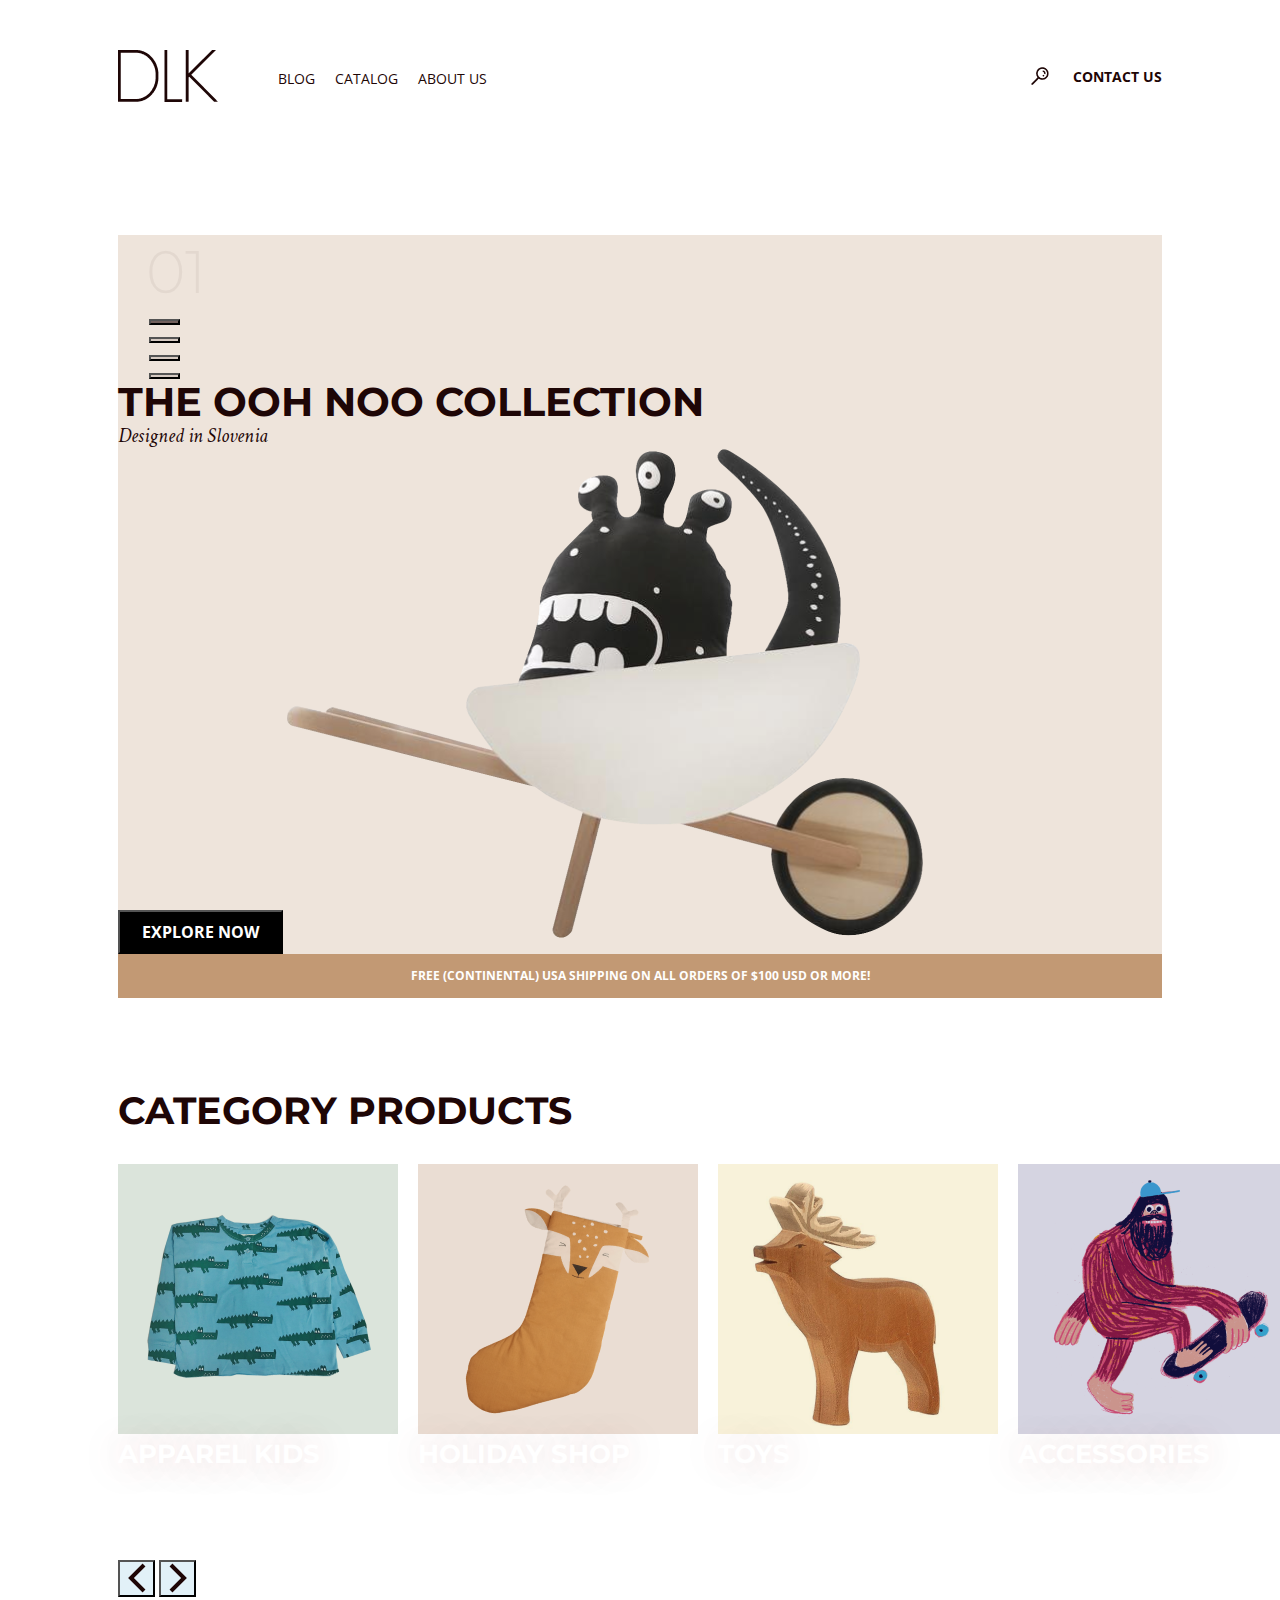
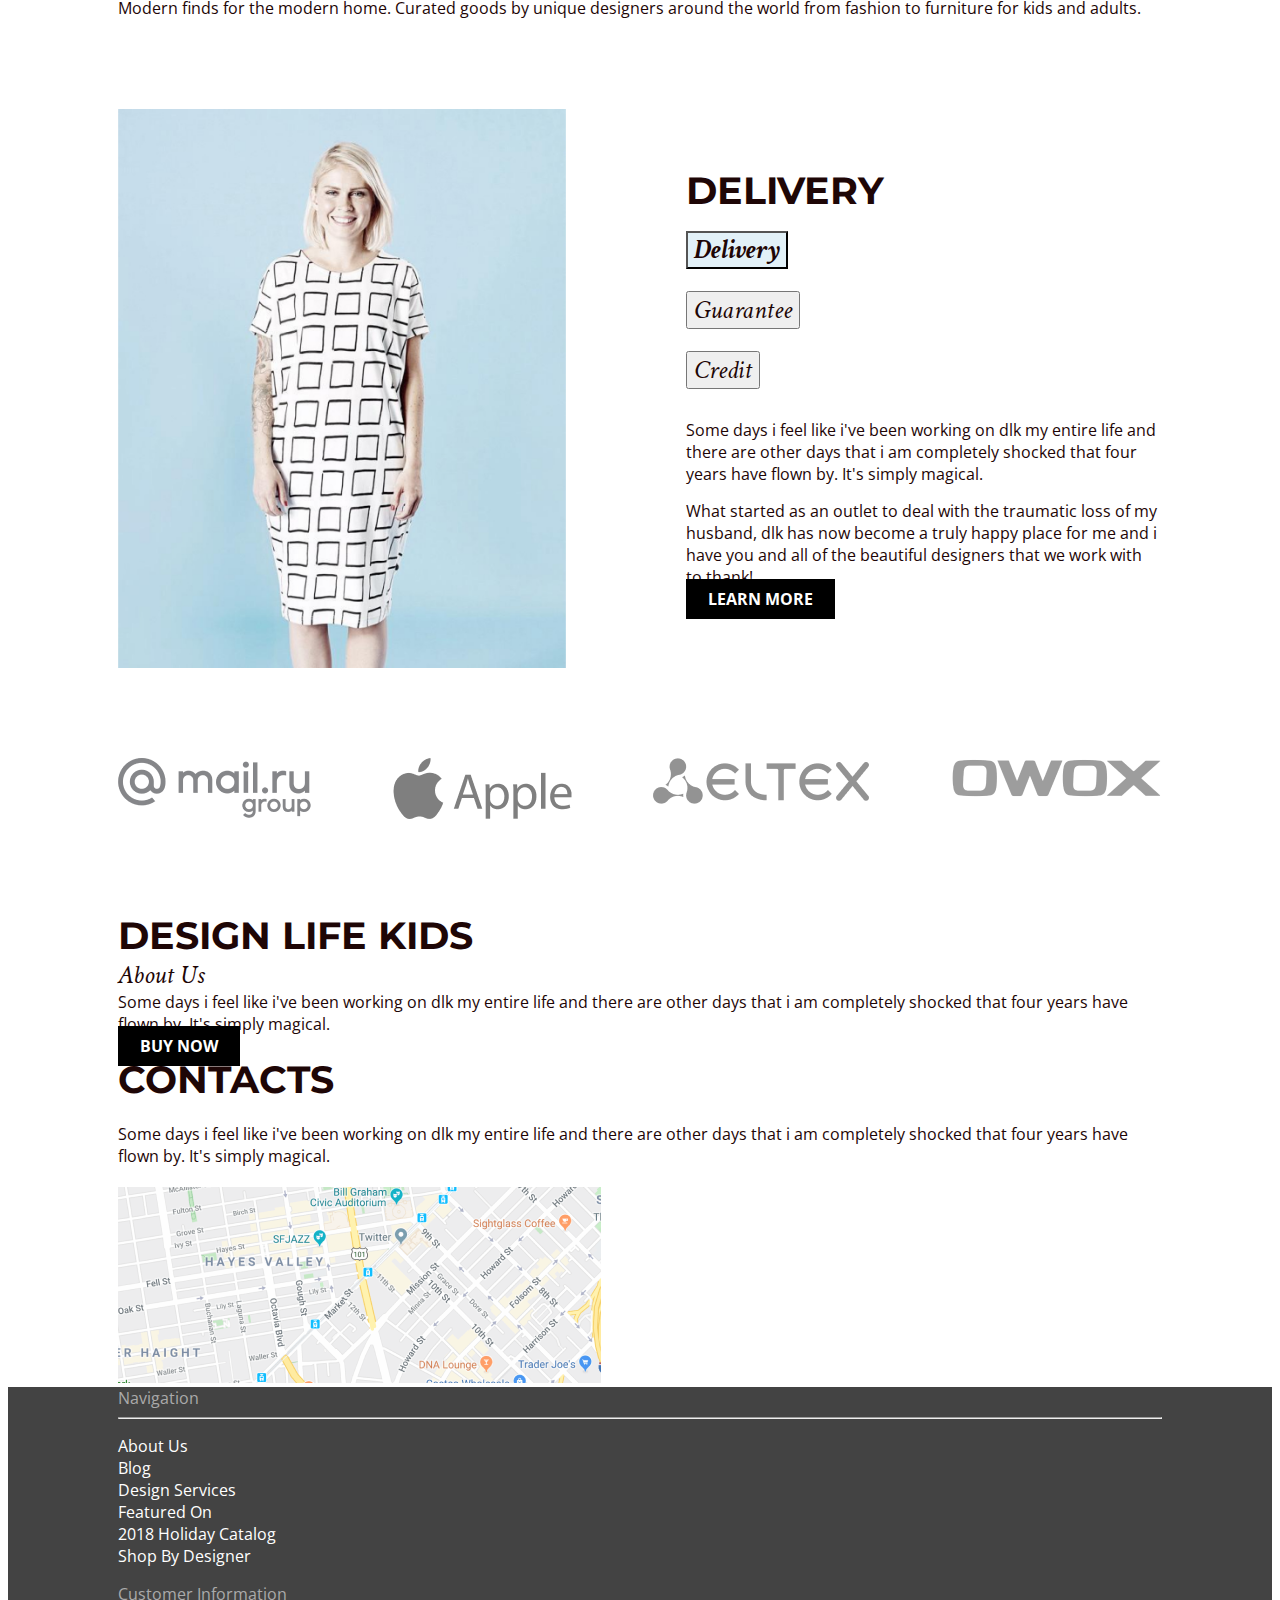
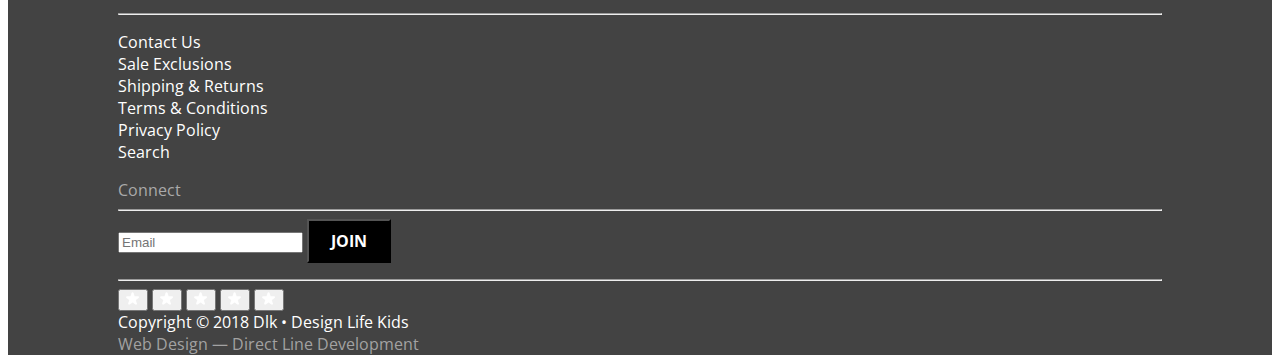
==== html/index.html @ a569e1a9 "Сделала разметку третьей, четвертой и пятой страницы, исправила предыдущие ошибки, добавила  стили" ====
<!doctype html>
<html lang="en">

<head>
    <meta charset="UTF-8">
    <title>DLK</title>
    <link rel="stylesheet" href="https://fonts.googleapis.com/css2?family=Crimson+Text:ital,wght@1,400;1,700&family=Montserrat:wght@300;400;600;700&family=Open+Sans:wght@400;700&display=swap">
    <link href="/css/main.css" rel="stylesheet">
    <link href="https://necolas.github.io/normalize.css/8.0.1/normalize.css" rel="stylesheet">
</head>

<body>
    <header class="header container">
        <a href="#">
            <img src="/images/Union.png" alt="Site logo" class="header-logo">
        </a>
        <nav aria-label="Навигация по сайту" class="header-nav">
            <ul class="header-menu-list">
                <li class="header-menu-item">
                    <a href="#" class="header-menu-link">BLOG</a>
                </li>
                <li class="header-menu-item">
                    <a href="#" class="header-menu-link">CATALOG</a>
                </li>
                <li class="header-menu-item">
                    <a href="#" class="header-menu-link">ABOUT US</a>
                </li>
            </ul>
        </nav>
        <nav class="header-contact-us">
            <a href="#">
                <img src="/images/XMLID1397.png" class="header-menu-search" alt="search">
            </a>
            <a href="#" class="header-menu-link-contact">CONTACT US</a>
        </nav>
    </header>


    <main>
        <section class="collection-block container">
            <div class="collection-block-inner">
        
                <span class="collection-block-numbering">01</span>
                <div class="collection-btn-group">
                    <div>
                        <button type="button" class="collection-block-button-activ"></button>
                    </div>
                    <div>
                        <button type="button" class="collection-block-button"></button>
                    </div>
                    <div>
                        <button type="button" class="collection-block-button"></button>
                    </div>
                    <div>
                        <button type="button" class="collection-block-button"></button>
                    </div>
                </div>
                <h2 class="collection-block-title">THE OOH NOO COLLECTION</h2>
                <p class="collection-block-production">Designed in Slovenia</p>
        
                <button class="collection-block-button-explore button-link">EXPLORE NOW</button>
        
                <img src="/images/toy.png">
            </div>
                <div class="collection-block-free-shipping">
                    <p class="collection-block-shipping">FREE (CONTINENTAL) USA SHIPPING ON ALL ORDERS OF $100 USD OR MORE!</p>
                </div>
        </section>

        <section class="category container">
            <h2 class="category-title">CATEGORY PRODUCTS</h2>
            <ul class="category-menu-list">
                <li class="category-menu-item">
                    <img src="/images/image3.png" class="category-image" alt="apparel-kids">
                    <a href="#" class="category-menu-link">APPAREL KIDS</a>
                </li>
                <li class="category-menu-item">
                    <img src="/images/image(2).png" class="category-image" alt="holiday-shop">
                    <a href="#" class="category-menu-link">HOLIDAY SHOP</a>
                </li>
                <li class="category-menu-item">
                    <img src="/images/image(4).png" class="category-image" alt="toys">
                    <a href="#" class="category-menu-link">TOYS</a>
                </li>
                <li class="category-menu-item">
                    <img src="/images/image(5).png" class="category-image" alt="accessories">
                    <a href="#" class="category-menu-link">ACCESSORIES</a>
                </li>
            </ul>
        </section>

        <div class="category-btn-group container">
            <button type="button" class="category-button-slider"><img src="/images/button(1).png" alt="button-slider"></button>
            <button type="button" class="category-button-slider"><img src="/images/button(2).png" alt="button-slider"></button>
            <p class="category-description">Modern finds for the modern home. Curated goods by unique designers around the world
                from fashion to
                furniture
                for kids and adults.</p>
        </div>
        

        <article class="delivery container">

            <img src="/images/image(6).jpg" alt="dress" class="delivery-image">
            <div class="delivery-content">
                <h2 class="delivery-title">DELIVERY</h2>
            
                <button class="delivery-button-activ">Delivery</button><br>
                <button class="delivery-button">Guarantee</button><br>
                <button class="delivery-button">Credit</button><br>
            
                <p class="delivery-description">Some days i feel like i've been working on dlk my entire life and there are other
                    days that
                    i am completely
                    shocked that four years have flown by. It's simply magical.</p>
                <p class="delivery-description-paragraph">What started as an outlet to deal with the traumatic loss of my husband,
                    dlk has now become a truly happy
                    place
                    for me and i have you and all of the beautiful designers that we work with to thank!</p>
            
                <a href="#" class="delivery-link button-link">LEARN MORE</a>
            </div>
        </article>
        
        <section class="partners-block container">
            <h2 class="visibility-hidden">Partners</h2>
            <ul class="partners-block-list">
                <li class="partners-block-item">
                    <a href="#" class="partners-block-link">
                        <span class="visibility-hidden">Follow to partner</span>
                        <img class="partners-block-img" src="/images/partners/1.png" alt="Partners image">
                    </a>
                </li>
                <li class="partners-block-item">
                    <a href="#" class="partners-block-link">
                        <span class="visibility-hidden">Follow to partner</span>
                        <img class="partners-block-img" src="/images/partners/2.png" alt="Partners image">
                    </a>
                </li>
                <li class="partners-block-item">
                    <a href="#" class="partners-block-link">
                        <span class="visibility-hidden">Follow to partner</span>
                        <img class="partners-block-img" src="/images/partners/3.png" alt="Partners image">
                    </a>
                </li>
                <li class="partners-block-item">
                    <a href="#" class="partners-block-link">
                        <span class="visibility-hidden">Follow to partner</span>
                        <img class="partners-block-img" src="/images/partners/4.png" alt="Partners image">
                    </a>
                </li>
            </ul>
        </section>

        <article class="about-us container">
            <h1 class="about-us-title">DESIGN LIFE KIDS</h1>
            <p class="about-us-title-two">About Us</p>
            <p class="about-us-description">Some days i feel like i've been working on dlk my entire life and there are other days that
                i am completely shocked that four years have flown by. It's simply magical.</p>
            <a href="#" class="about-us-link button-link">BUY NOW</a>

        </article>

        <article class="map-block container">
            <h2 class="map-block-title">CONTACTS</h2>
            <p class="map-block-description">Some days i feel like i've been working on dlk my entire life and there are other days that
                i am completely shocked that four years have flown by. It's simply magical.</p>
            <img src="/images/map.png" class="map-block-image" alt="map-block">
        </article>

    </main>


    <footer class="footer">
        <div class="container">
        <div class="nav-footer">
            <h4 class="footer-title">Navigation</h4>
            <hr class="footer-line">
            <ul class="footer-list">
                <li class="footer-item">
                    <a href="#" class="footer-link">About Us</a>
                </li>
                <li class="footer-item">
                    <a href="#" class="footer-link">Blog</a>
                </li>
                <li class="footer-item"><a href="#" class="footer-link">Design Services</a>
                </li>
                <li class="footer-item">
                    <a href="#" class="footer-link">Featured On</a>
                </li>
                <li class="footer-item">
                    <a href="#" class="footer-link">2018 Holiday Catalog</a>
                </li>
                <li class="footer-item">
                    <a href="#" class="footer-link">Shop By Designer</a>
                </li>
            </ul>
        </div>

        <div class="footer-for-clients">
            <h4 class="footer-title">Customer Information</h4>
            <hr class="footer-line">
            <ul class="footer-list">
                <li class="footer-item">
                    <a href="#" class="footer-link">Contact Us</a>
                </li>
                <li class="footer-item">
                    <a href="#" class="footer-link">Sale Exclusions</a>
                </li>
                <li class="footer-item">
                    <a href="#" class="footer-link">Shipping & Returns</a>
                </li>
                <li class="footer-item">
                    <a href="#" class="footer-link">Terms & Conditions</a>
                </li>
                <li class="footer-item">
                    <a href="#" class="footer-link">Privacy Policy</a>
                </li>
                <li class="footer-item">
                    <a href="#" class="footer-link">Search</a>
                </li>
            </ul>
        </div>

        <div class="footer-connect">
            <h4 class="footer-title">Connect</h4>
            <hr class="footer-line">
            <form class="footer-form">
                <input type="text" placeholder="Email">
                <button type="button" class="button-link">JOIN</button>
            </form>
            <ul class="social-networks-list">
                <li class="social-networks-item">
                    <a href="#" class="social-networks-link facebook"></a>
                    <span class="visibility-hidden">Follow to facebook</span>
                </li>
                <li class="social-networks-item">
                    <a href="#" class="social-networks-link twitter"></a>
                    <span class="visibility-hidden">Follow to twitter</span>
                </li>
                <li class="social-networks-item">
                    <a href="#" class="social-networks-link pinterest"></a>
                    <span class="visibility-hidden">Follow to pinterest</span>
                </li>
                <li class="social-networks-item">
                    <a href="#" class="social-networks-link instagram"></a>
                    <span class="visibility-hidden">Follow to instagram</span>
                </li>
            </ul>
        </div>
        <hr>

        <div class="rating-area">
            <button type="button"><img src="/images/Star.png" alt="star-1"></button>
            <button type="button"><img src="/images/Star.png" alt="star-2"></button>
            <button type="button"><img src="/images/Star.png" alt="star-3"></button>
            <button type="button"><img src="/images/Star.png" alt="star-4"></button>
            <button type="button"><img src="/images/Star.png" alt="star-5"></button>
        </div>

        <p class="footer-copyright">Copyright © 2018 Dlk • Design Life Kids</p>
        <p><a href="#" class="footer-link-web-design">Web Design — Direct Line Development</a></p>
    </div>
    </footer>

</body>

</html>
---- css/main.css ----
@import "header.css";
@import "collection.css";
@import "category.css";
@import "delivery.css";
@import "partners.css";
@import "about-us.css";
@import "map.css";
@import "footer.css";
@import "social-networks.css";

@import "catalog.css";

@import "toys-filter.css";
@import "toys-prices.css";

@import "blog.css";
@import "pagination.css";

@import "contact-us.css";
@import "form.css";

body {
    background-color: #ffffff;
}

ul {
    list-style-type: none;
    padding-left: 0;
}

a {
    text-decoration: none;
}

h1, h2, h3, h4, h5, h6, p {
    margin-top: 0;
    margin-bottom: 0;
}

.container {
    max-width: 1400px;
    padding-left: 110px;
    padding-right: 110px;
    margin-left: auto;
    margin-right: auto;
}

.button-link {
    padding: 9px 22px;
    font-family: Open Sans;
    font-weight: bold;
    font-size: 16px;
    line-height: 22px;
    color: #ffffff;
    background: #000000;

}

.visibility-hidden {
    position: absolute;
    display: block;
    width: 0;
    height: 0;
    left: -9999px;
}
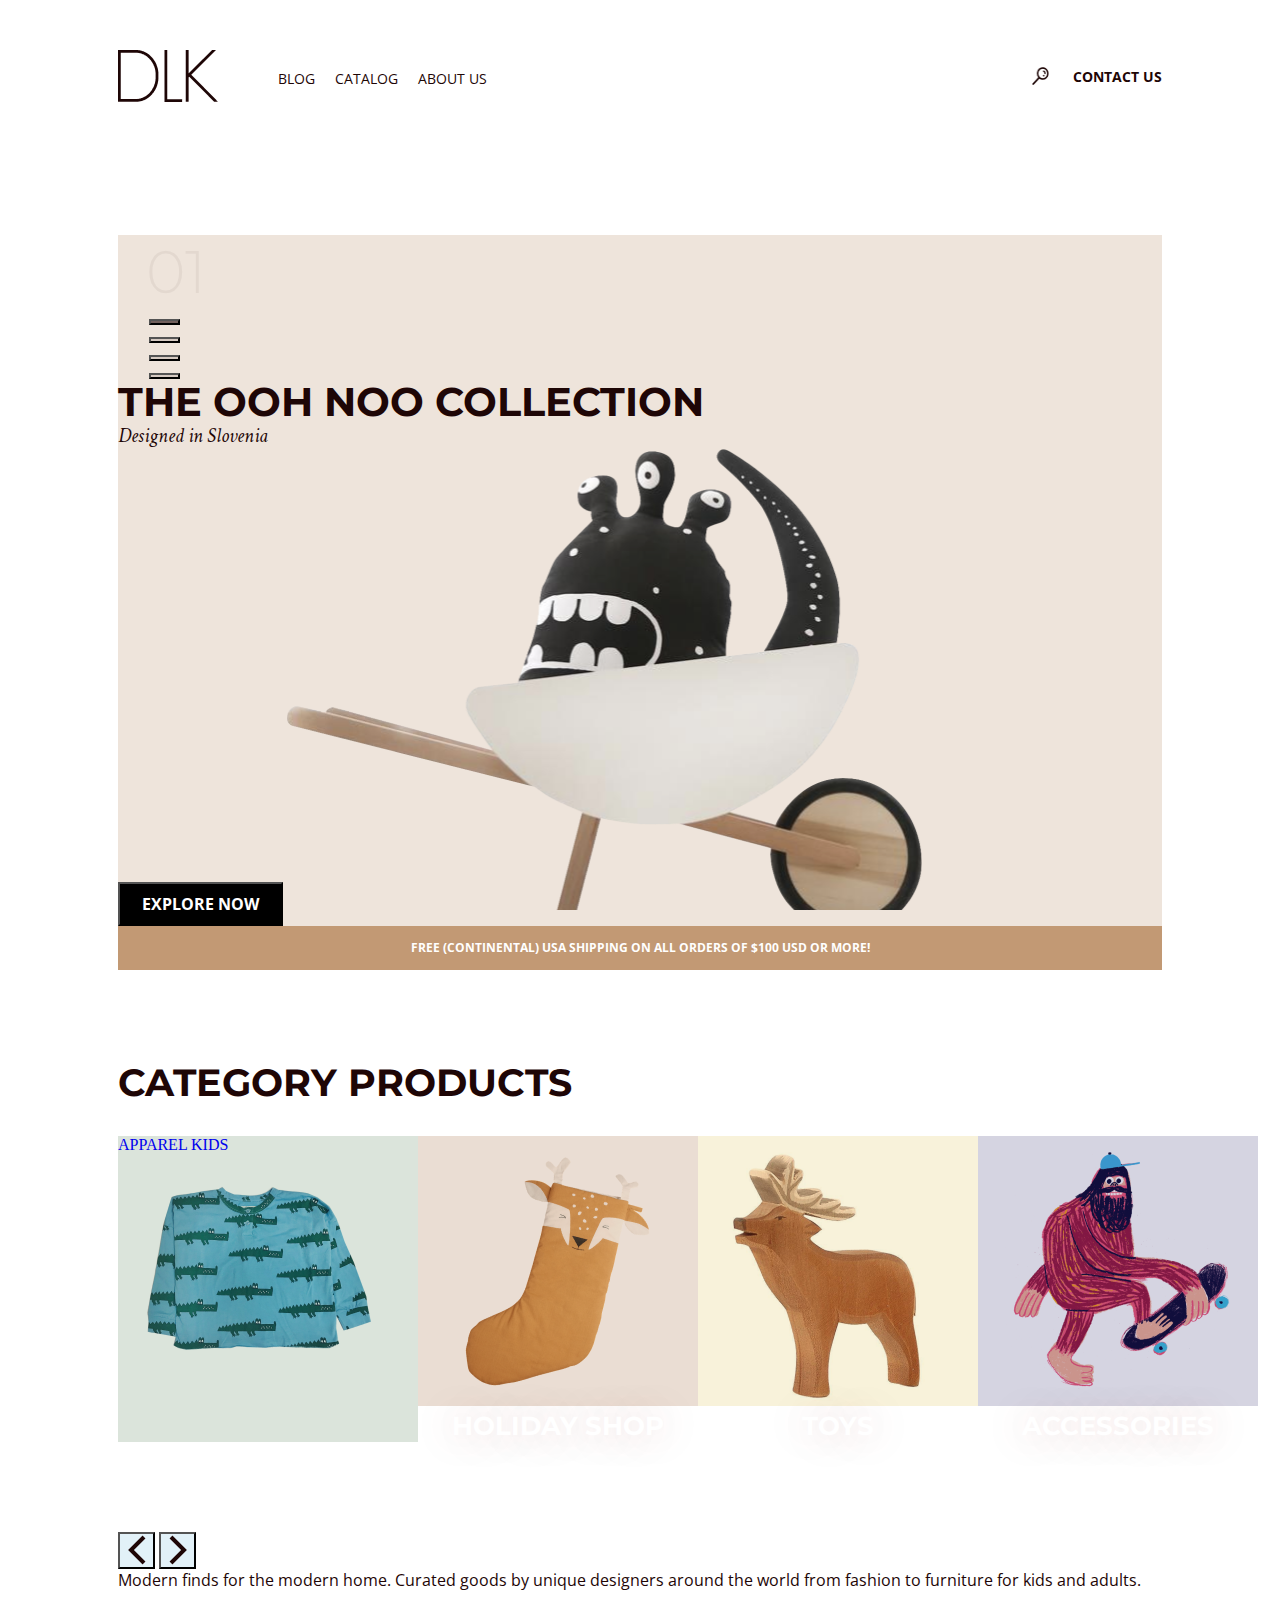
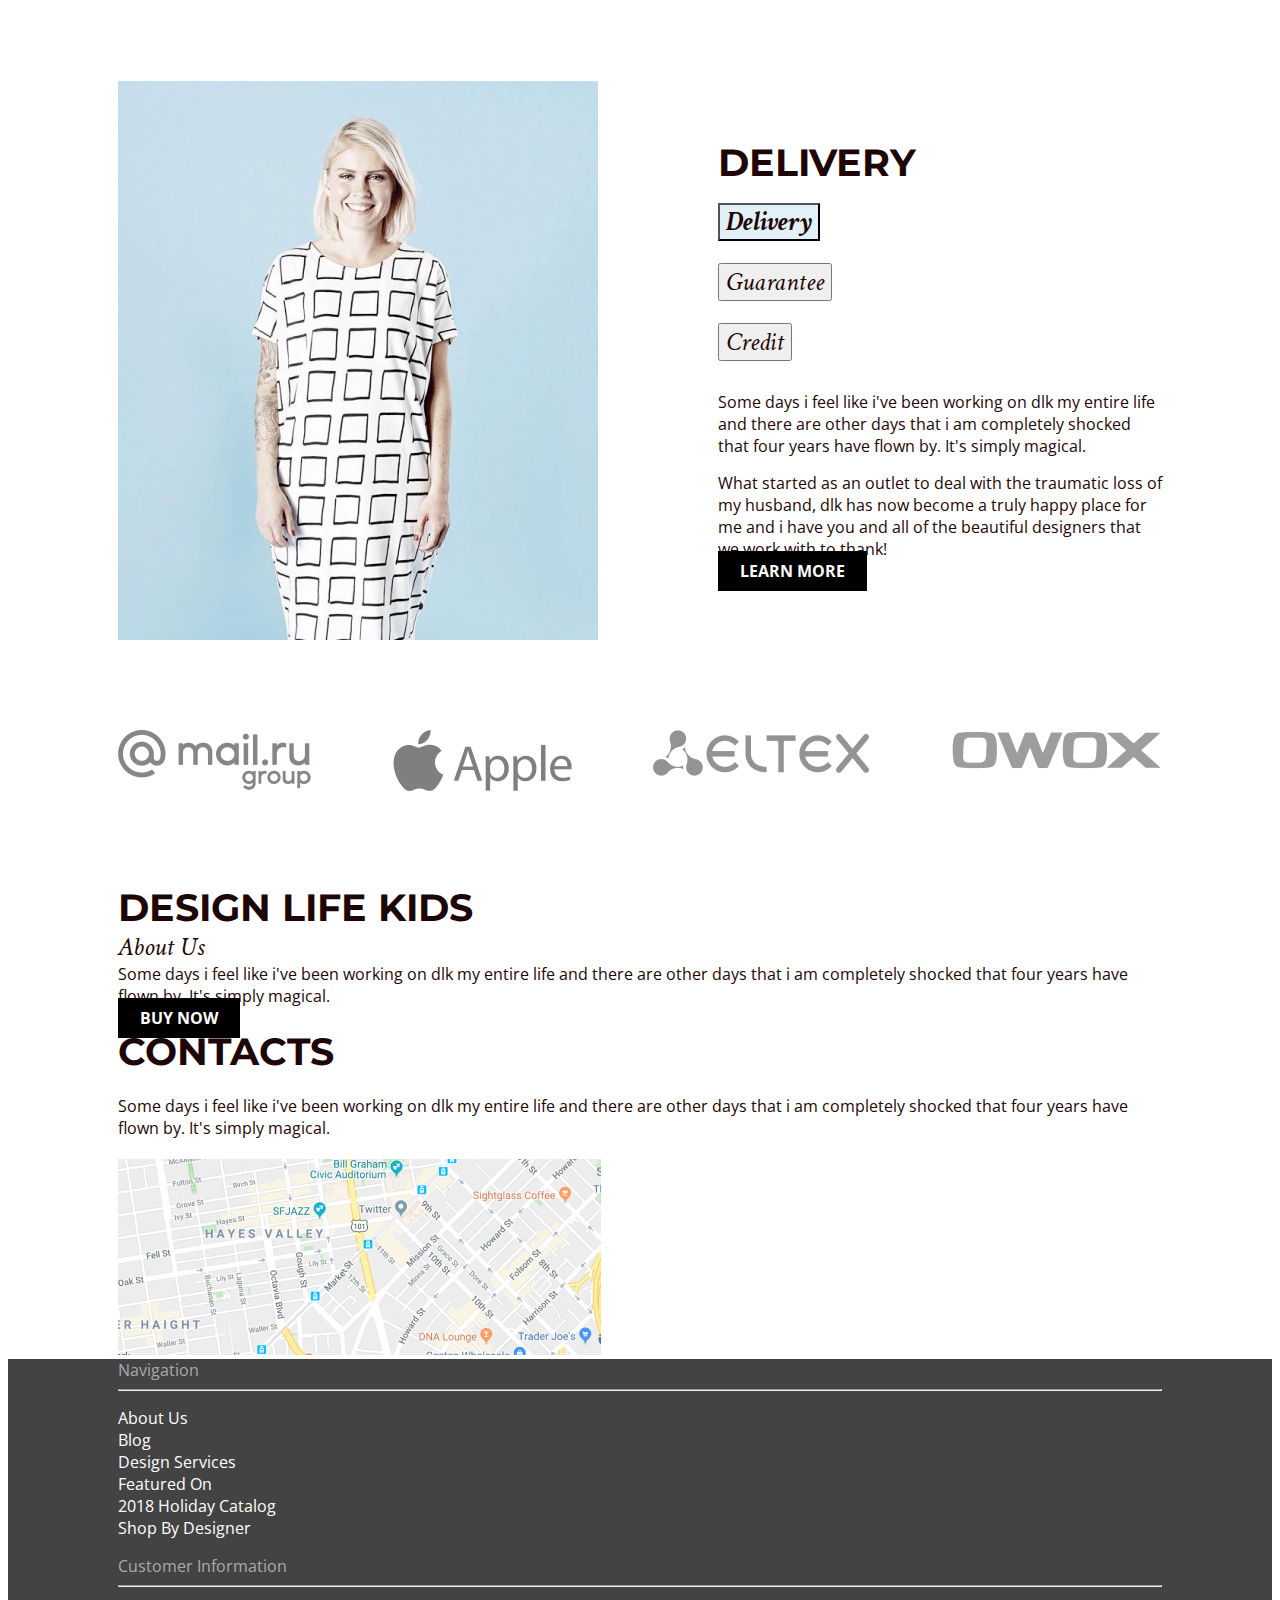
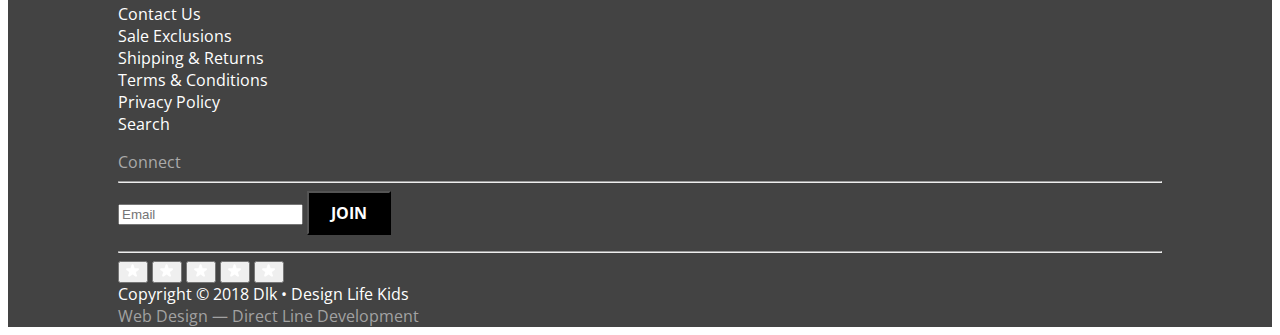
==== commit a7f15138: "Merge 492bb5f14ba81b943e78c9bb2f344e3e80115330 into f9e6da890931bfc2b9bf8890868d73f9199ebfd9" ====
--- a/html/index.html
+++ b/html/index.html
@@ -12,7 +12,7 @@
 <body>
     <header class="header container">
         <a href="#">
-            <img src="/images/Union.png" alt="Site logo" class="header-logo">
+            <img src="/images/Union.png" alt="Site logo" class="header-logo" width="100" height="52">
         </a>
         <nav aria-label="Навигация по сайту" class="header-nav">
             <ul class="header-menu-list">
@@ -29,7 +29,7 @@
         </nav>
         <nav class="header-contact-us">
             <a href="#">
-                <img src="/images/XMLID1397.png" class="header-menu-search" alt="search">
+                <img src="/images/XMLID1397.png" class="header-menu-search" alt="search" width="17.2" height="17.5">
             </a>
             <a href="#" class="header-menu-link-contact">CONTACT US</a>
         </nav>
@@ -39,7 +39,7 @@
     <main>
         <section class="collection-block container">
             <div class="collection-block-inner">
-        
+
                 <span class="collection-block-numbering">01</span>
                 <div class="collection-btn-group">
                     <div>
@@ -57,10 +57,10 @@
                 </div>
                 <h2 class="collection-block-title">THE OOH NOO COLLECTION</h2>
                 <p class="collection-block-production">Designed in Slovenia</p>
-        
+
                 <button class="collection-block-button-explore button-link">EXPLORE NOW</button>
-        
-                <img src="/images/toy.png">
+
+                <img src="/images/toy.png" class="collection-block-image" alt="toy octopus" width="635" height="461">
             </div>
                 <div class="collection-block-free-shipping">
                     <p class="collection-block-shipping">FREE (CONTINENTAL) USA SHIPPING ON ALL ORDERS OF $100 USD OR MORE!</p>
@@ -70,20 +70,20 @@
         <section class="category container">
             <h2 class="category-title">CATEGORY PRODUCTS</h2>
             <ul class="category-menu-list">
+                <li class="category-menu-item-apparel">
+                    
+                    <a href="#" class="category-menu-link-apparel">APPAREL KIDS</a>
+                </li>
                 <li class="category-menu-item">
-                    <img src="/images/image3.png" class="category-image" alt="apparel-kids">
-                    <a href="#" class="category-menu-link">APPAREL KIDS</a>
+                    <img src="/images/image(2).png" class="category-image" alt="holiday-shop" width="280" height="270">
+                    <a href="#" class="category-menu-link">HOLIDAY SHOP</a>
                 </li>
                 <li class="category-menu-item">
-                    <img src="/images/image(2).png" class="category-image" alt="holiday-shop">
-                    <a href="#" class="category-menu-link">HOLIDAY SHOP</a>
+                    <img src="/images/image(4).png" class="category-image" alt="toys" width="280" height="270">
+                    <a href="#" class="category-menu-link">TOYS</a>
                 </li>
                 <li class="category-menu-item">
-                    <img src="/images/image(4).png" class="category-image" alt="toys">
-                    <a href="#" class="category-menu-link">TOYS</a>
-                </li>
-                <li class="category-menu-item">
-                    <img src="/images/image(5).png" class="category-image" alt="accessories">
+                    <img src="/images/image(5).png" class="category-image" alt="accessories" width="280" height="270">
                     <a href="#" class="category-menu-link">ACCESSORIES</a>
                 </li>
             </ul>
@@ -97,56 +97,56 @@
                 furniture
                 for kids and adults.</p>
         </div>
-        
+
 
         <article class="delivery container">
 
-            <img src="/images/image(6).jpg" alt="dress" class="delivery-image">
+            <img src="/images/image(6).png" alt="dress" class="delivery-image" width="480" height="559">
             <div class="delivery-content">
                 <h2 class="delivery-title">DELIVERY</h2>
-            
+
                 <button class="delivery-button-activ">Delivery</button><br>
                 <button class="delivery-button">Guarantee</button><br>
                 <button class="delivery-button">Credit</button><br>
-            
+
                 <p class="delivery-description">Some days i feel like i've been working on dlk my entire life and there are other
                     days that
-                    i am completely
+                    i am completely
                     shocked that four years have flown by. It's simply magical.</p>
                 <p class="delivery-description-paragraph">What started as an outlet to deal with the traumatic loss of my husband,
-                    dlk has now become a truly happy
+                    dlk has now become a truly happy
                     place
-                    for me and i have you and all of the beautiful designers that we work with to thank!</p>
-            
+                    for me and i have you and all of the beautiful designers that we work with to thank!</p>
+
                 <a href="#" class="delivery-link button-link">LEARN MORE</a>
             </div>
         </article>
-        
+
         <section class="partners-block container">
             <h2 class="visibility-hidden">Partners</h2>
             <ul class="partners-block-list">
                 <li class="partners-block-item">
                     <a href="#" class="partners-block-link">
                         <span class="visibility-hidden">Follow to partner</span>
-                        <img class="partners-block-img" src="/images/partners/1.png" alt="Partners image">
-                    </a>
-                </li>
-                <li class="partners-block-item">
-                    <a href="#" class="partners-block-link">
-                        <span class="visibility-hidden">Follow to partner</span>
-                        <img class="partners-block-img" src="/images/partners/2.png" alt="Partners image">
-                    </a>
-                </li>
-                <li class="partners-block-item">
-                    <a href="#" class="partners-block-link">
-                        <span class="visibility-hidden">Follow to partner</span>
-                        <img class="partners-block-img" src="/images/partners/3.png" alt="Partners image">
-                    </a>
-                </li>
-                <li class="partners-block-item">
-                    <a href="#" class="partners-block-link">
-                        <span class="visibility-hidden">Follow to partner</span>
-                        <img class="partners-block-img" src="/images/partners/4.png" alt="Partners image">
+                        <img class="partners-block-img" src="/images/partners/1.png" alt="Partners image" width="193" height="60">
+                    </a>
+                </li>
+                <li class="partners-block-item">
+                    <a href="#" class="partners-block-link">
+                        <span class="visibility-hidden">Follow to partner</span>
+                        <img class="partners-block-img" src="/images/partners/2.png" alt="Partners image" width="179" height="61">
+                    </a>
+                </li>
+                <li class="partners-block-item">
+                    <a href="#" class="partners-block-link">
+                        <span class="visibility-hidden">Follow to partner</span>
+                        <img class="partners-block-img" src="/images/partners/3.png" alt="Partners image" width="216" height="46">
+                    </a>
+                </li>
+                <li class="partners-block-item">
+                    <a href="#" class="partners-block-link">
+                        <span class="visibility-hidden">Follow to partner</span>
+                        <img class="partners-block-img" src="/images/partners/4.png" alt="Partners image" width="211" height="40">
                     </a>
                 </li>
             </ul>
@@ -156,7 +156,7 @@
             <h1 class="about-us-title">DESIGN LIFE KIDS</h1>
             <p class="about-us-title-two">About Us</p>
             <p class="about-us-description">Some days i feel like i've been working on dlk my entire life and there are other days that
-                i am completely shocked that four years have flown by. It's simply magical.</p>
+                i am completely shocked that four years have flown by. It's simply magical.</p>
             <a href="#" class="about-us-link button-link">BUY NOW</a>
 
         </article>
@@ -164,8 +164,8 @@
         <article class="map-block container">
             <h2 class="map-block-title">CONTACTS</h2>
             <p class="map-block-description">Some days i feel like i've been working on dlk my entire life and there are other days that
-                i am completely shocked that four years have flown by. It's simply magical.</p>
-            <img src="/images/map.png" class="map-block-image" alt="map-block">
+                i am completely shocked that four years have flown by. It's simply magical.</p>
+            <img src="/images/map.png" class="map-block-image" alt="map-block" width="483" height="196">
         </article>
 
     </main>
@@ -251,24 +251,18 @@
         <hr>
 
         <div class="rating-area">
-            <button type="button"><img src="/images/Star.png" alt="star-1"></button>
-            <button type="button"><img src="/images/Star.png" alt="star-2"></button>
-            <button type="button"><img src="/images/Star.png" alt="star-3"></button>
-            <button type="button"><img src="/images/Star.png" alt="star-4"></button>
-            <button type="button"><img src="/images/Star.png" alt="star-5"></button>
+            <button type="button"><img src="/images/star.png" alt="star-1"></button>
+            <button type="button"><img src="/images/star.png" alt="star-2"></button>
+            <button type="button"><img src="/images/star.png" alt="star-3"></button>
+            <button type="button"><img src="/images/star.png" alt="star-4"></button>
+            <button type="button"><img src="/images/star.png" alt="star-5"></button>
         </div>
 
         <p class="footer-copyright">Copyright © 2018 Dlk • Design Life Kids</p>
-        <p><a href="#" class="footer-link-web-design">Web Design — Direct Line Development</a></p>
+        <p><a href="#" class="footer-link-web-design">Web Design — Direct Line Development</a></p>
     </div>
     </footer>
 
 </body>
 
-</html>
-    
-
-
-
-    
-
+</html>--- a/css/main.css
+++ b/css/main.css
@@ -7,6 +7,7 @@
 @import "map.css";
 @import "footer.css";
 @import "social-networks.css";
+@import "rating-area.css";
 
 @import "catalog.css";
 
@@ -18,6 +19,7 @@
 
 @import "contact-us.css";
 @import "form.css";
+
 
 body {
     background-color: #ffffff;
